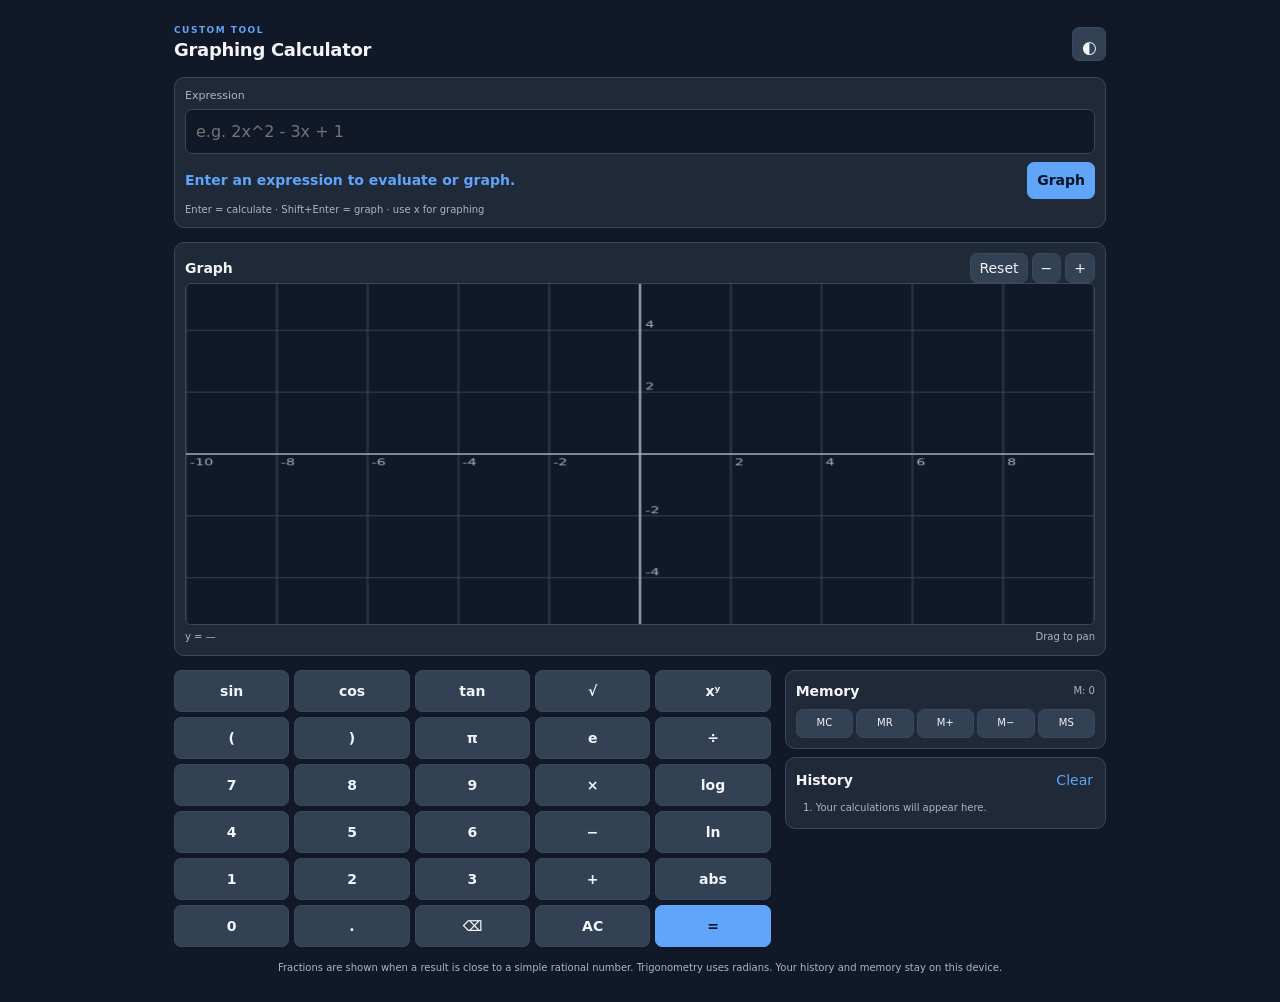
==== popup.html @ 3fc6ea40 "Add files via upload" ====
<!doctype html>
<html lang="en">
<head>
  <meta charset="utf-8">
  <meta name="viewport" content="width=device-width, initial-scale=1">
  <meta name="theme-color" content="#111827">
  <meta name="description" content="A compact graphing calculator with fractions, history, keyboard input, and memory.">
  <link rel="manifest" href="manifest.webmanifest">
  <link rel="icon" href="icons/icon-192.png">
  <title>Custom Graphing Calculator</title>
  <link rel="stylesheet" href="style.css">
</head>
<body>
  <main class="app">
    <header>
      <div>
        <div class="eyebrow">CUSTOM TOOL</div>
        <h1>Graphing Calculator</h1>
      </div>
      <button id="themeBtn" class="icon-btn" title="Toggle theme" aria-label="Toggle theme">◐</button>
    </header>

    <section class="display-panel">
      <label for="expression">Expression</label>
      <input id="expression" autocomplete="off" spellcheck="false" placeholder="e.g. 2x^2 - 3x + 1">
      <div class="display-row">
        <div id="result" aria-live="polite">Enter an expression to evaluate or graph.</div>
        <button id="graphBtn" class="primary">Graph</button>
      </div>
      <div class="hint">Enter = calculate · Shift+Enter = graph · use x for graphing</div>
    </section>

    <section class="graph-panel">
      <div class="section-heading">
        <strong>Graph</strong>
        <div class="graph-actions">
          <button id="resetView" title="Reset view">Reset</button>
          <button id="zoomOut" title="Zoom out">−</button>
          <button id="zoomIn" title="Zoom in">+</button>
        </div>
      </div>
      <canvas id="graph" width="700" height="390" aria-label="Function graph"></canvas>
      <div class="graph-footer">
        <span id="graphLabel">y = —</span>
        <span>Drag to pan</span>
      </div>
    </section>

    <section class="keypad" aria-label="Calculator keypad">
      <button data-insert="sin(">sin</button><button data-insert="cos(">cos</button><button data-insert="tan(">tan</button><button data-insert="sqrt(">√</button><button data-insert="^">xʸ</button>
      <button data-insert="(">(</button><button data-insert=")">)</button><button data-insert="pi">π</button><button data-insert="e">e</button><button data-insert="/">÷</button>
      <button data-insert="7">7</button><button data-insert="8">8</button><button data-insert="9">9</button><button data-insert="*">×</button><button data-insert="log(">log</button>
      <button data-insert="4">4</button><button data-insert="5">5</button><button data-insert="6">6</button><button data-insert="-">−</button><button data-insert="ln(">ln</button>
      <button data-insert="1">1</button><button data-insert="2">2</button><button data-insert="3">3</button><button data-insert="+">+</button><button data-insert="abs(">abs</button>
      <button data-insert="0" class="wide">0</button><button data-insert=".">.</button><button id="backspace">⌫</button><button id="clear">AC</button><button id="equals" class="primary">=</button>
    </section>

    <section class="utility-grid">
      <div class="utility-panel">
        <div class="section-heading"><strong>Memory</strong><span id="memoryValue">M: 0</span></div>
        <div class="memory-buttons">
          <button id="mc">MC</button><button id="mr">MR</button><button id="mplus">M+</button><button id="mminus">M−</button><button id="ms">MS</button>
        </div>
      </div>
      <div class="utility-panel">
        <div class="section-heading"><strong>History</strong><button id="clearHistory" class="text-btn">Clear</button></div>
        <ol id="history" class="history"><li class="empty">Your calculations will appear here.</li></ol>
      </div>
    </section>
    <footer>Fractions are shown when a result is close to a simple rational number. Trigonometry uses radians. Your history and memory stay on this device.</footer>
  </main>
  <script src="calculator.js"></script>
  <script>if ("serviceWorker" in navigator) window.addEventListener("load", () => navigator.serviceWorker.register("./sw.js").catch(() => {}));</script>
</body>
</html>
---- style.css ----
* { box-sizing: border-box; }
:root {
  color-scheme: dark;
  --bg: #111827; --panel: #1f2937; --panel2: #263449; --text: #f3f4f6;
  --muted: #aab6c7; --line: #3a485d; --accent: #60a5fa; --accentText: #071426;
  --key: #334155; --keyHover: #465a74; --danger: #fca5a5;
}
body.light {
  color-scheme: light;
  --bg: #f3f6fb; --panel: #ffffff; --panel2: #e9eff8; --text: #172033;
  --muted: #637089; --line: #d6deea; --accent: #2563eb; --accentText: #ffffff;
  --key: #e7edf6; --keyHover: #d5e0ef; --danger: #b42318;
}
body { margin: 0; min-width: 320px; min-height: 100vh; background: var(--bg); color: var(--text); font: 14px/1.45 system-ui, sans-serif; }
.app { width: min(100%, 980px); margin: 0 auto; padding: clamp(12px, 2.5vw, 24px); display: grid; gap: 14px; }
header, .section-heading, .display-row, .graph-footer { display: flex; align-items: center; justify-content: space-between; gap: 8px; }
header h1 { font-size: 18px; margin: 0; letter-spacing: -.3px; }
.eyebrow { font-size: 9px; color: var(--accent); letter-spacing: 1.5px; font-weight: 800; }
button, input { font: inherit; }
button { border: 1px solid var(--line); background: var(--key); color: var(--text); border-radius: 7px; padding: 7px 9px; cursor: pointer; }
button:hover { background: var(--keyHover); }
button:focus-visible, input:focus-visible { outline: 2px solid var(--accent); outline-offset: 2px; }
.icon-btn { font-size: 17px; width: 34px; height: 34px; }
.display-panel, .graph-panel, .utility-panel { background: var(--panel); border: 1px solid var(--line); border-radius: 10px; padding: 10px; }
label { color: var(--muted); font-size: 11px; display: block; margin-bottom: 5px; }
input { width: 100%; border: 1px solid var(--line); border-radius: 7px; background: var(--bg); color: var(--text); padding: 10px; font-size: 16px; }
.display-row { margin-top: 8px; min-height: 35px; }
#result { color: var(--accent); font-weight: 700; overflow-wrap: anywhere; flex: 1; }
.primary { background: var(--accent); color: var(--accentText); border-color: var(--accent); font-weight: 750; }
.hint, footer, .graph-footer { color: var(--muted); font-size: 10px; }
.hint { margin-top: 4px; }
.graph-actions { display: flex; gap: 4px; }
.graph-actions button { padding: 4px 8px; }
canvas { display: block; width: 100%; height: clamp(220px, 38vh, 420px); background: var(--bg); border: 1px solid var(--line); border-radius: 6px; touch-action: none; }
.graph-footer { margin-top: 5px; }
.keypad { display: grid; grid-template-columns: repeat(5, 1fr); gap: 5px; }
.keypad button { min-height: 31px; font-weight: 650; }
.keypad .wide { grid-column: span 1; }
.utility-grid { display: grid; grid-template-columns: 1fr 1.3fr; gap: 8px; align-items: start; }
.utility-panel { min-width: 0; }
.memory-buttons { display: grid; grid-template-columns: repeat(5, 1fr); gap: 3px; margin-top: 8px; }
.memory-buttons button { padding: 6px 2px; font-size: 10px; }
#memoryValue { color: var(--muted); font-size: 10px; }
.text-btn { background: transparent; border: 0; color: var(--accent); padding: 2px; }
.history { margin: 6px 0 0; padding-left: 20px; max-height: 88px; overflow: auto; }
.history li { margin: 3px 0; cursor: pointer; overflow-wrap: anywhere; color: var(--muted); font-size: 10px; }
.history li:hover { color: var(--accent); }
.history .empty { cursor: default; }
footer { text-align: center; padding: 0 5px 3px; }

@media (min-width: 760px) {
  .app { grid-template-columns: minmax(0, 1.3fr) minmax(260px, .7fr); align-items: start; }
  header, .display-panel, .graph-panel, footer { grid-column: 1 / -1; }
  .keypad { grid-column: 1; grid-row: 4; }
  .utility-grid { grid-column: 2; grid-row: 4; display: flex; flex-direction: column; }
  .utility-grid > * { width: 100%; }
  .keypad button { min-height: 42px; }
}
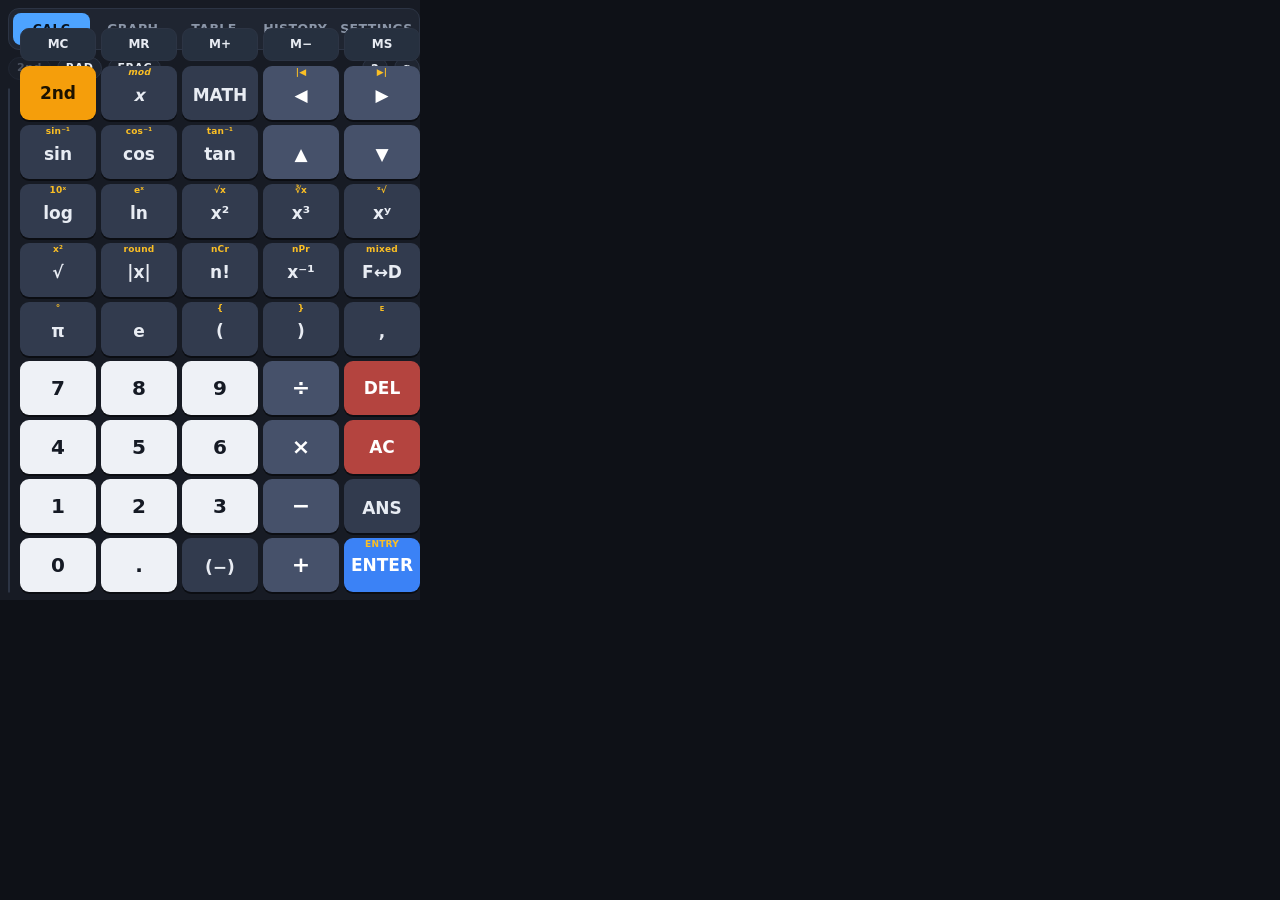
==== commit d513f4be: "Revise meta tags and structure in popup.html Updated meta tags for viewport, theme color, and descri" ====
--- a/popup.html
+++ b/popup.html
@@ -1,75 +1,44 @@
 <!doctype html>
-<html lang="en">
+<html lang="en" data-theme="dark">
 <head>
   <meta charset="utf-8">
-  <meta name="viewport" content="width=device-width, initial-scale=1">
-  <meta name="theme-color" content="#111827">
-  <meta name="description" content="A compact graphing calculator with fractions, history, keyboard input, and memory.">
+  <meta name="viewport" content="width=device-width, initial-scale=1, viewport-fit=cover">
+  <meta name="theme-color" content="#0e1117">
+  <meta name="description" content="A TI-84-inspired graphing calculator: 2nd-key keypad, multi-function graphing, tables, history and memory. Works offline.">
   <link rel="manifest" href="manifest.webmanifest">
   <link rel="icon" href="icons/icon-192.png">
-  <title>Custom Graphing Calculator</title>
+  <link rel="apple-touch-icon" href="icons/icon-192.png">
+  <title>Graphing Calculator</title>
   <link rel="stylesheet" href="style.css">
 </head>
-<body>
-  <main class="app">
-    <header>
-      <div>
-        <div class="eyebrow">CUSTOM TOOL</div>
-        <h1>Graphing Calculator</h1>
-      </div>
-      <button id="themeBtn" class="icon-btn" title="Toggle theme" aria-label="Toggle theme">◐</button>
-    </header>
+<body class="popup">
+  <div class="app" id="app" data-mode="calc">
+    <nav class="modes" id="modes" aria-label="Calculator modes">
+      <button type="button" data-mode="calc" class="active" title="Alt+1">CALC</button>
+      <button type="button" data-mode="graph" title="Alt+2">GRAPH</button>
+      <button type="button" data-mode="table" title="Alt+3">TABLE</button>
+      <button type="button" data-mode="history" title="Alt+4">HISTORY</button>
+      <button type="button" data-mode="settings" title="Alt+5">SETTINGS</button>
+    </nav>
 
-    <section class="display-panel">
-      <label for="expression">Expression</label>
-      <input id="expression" autocomplete="off" spellcheck="false" placeholder="e.g. 2x^2 - 3x + 1">
-      <div class="display-row">
-        <div id="result" aria-live="polite">Enter an expression to evaluate or graph.</div>
-        <button id="graphBtn" class="primary">Graph</button>
-      </div>
-      <div class="hint">Enter = calculate · Shift+Enter = graph · use x for graphing</div>
-    </section>
+    <div class="status" id="status" role="status">
+      <span class="chip chip-2nd" id="chip2nd">2nd</span>
+      <button type="button" class="chip btn" id="angleBtn" title="Toggle radians / degrees">RAD</button>
+      <button type="button" class="chip btn" id="fracBtn" title="Toggle fraction / decimal results">FRAC</button>
+      <span class="chip chip-mem" id="chipMem" hidden>M</span>
+      <span class="toast" id="toast" aria-live="polite"></span>
+      <button type="button" class="chip btn icon" id="helpBtn" title="Keyboard shortcuts" aria-label="Keyboard shortcuts">?</button>
+      <button type="button" class="chip btn icon" id="themeBtn" title="Toggle dark / light" aria-label="Toggle theme">◐</button>
+    </div>
 
-    <section class="graph-panel">
-      <div class="section-heading">
-        <strong>Graph</strong>
-        <div class="graph-actions">
-          <button id="resetView" title="Reset view">Reset</button>
-          <button id="zoomOut" title="Zoom out">−</button>
-          <button id="zoomIn" title="Zoom in">+</button>
-        </div>
-      </div>
-      <canvas id="graph" width="700" height="390" aria-label="Function graph"></canvas>
-      <div class="graph-footer">
-        <span id="graphLabel">y = —</span>
-        <span>Drag to pan</span>
-      </div>
-    </section>
+    <main class="screen" id="screen">
+      <noscript><p style="padding:16px">This calculator needs JavaScript.</p></noscript>
+    </main>
 
-    <section class="keypad" aria-label="Calculator keypad">
-      <button data-insert="sin(">sin</button><button data-insert="cos(">cos</button><button data-insert="tan(">tan</button><button data-insert="sqrt(">√</button><button data-insert="^">xʸ</button>
-      <button data-insert="(">(</button><button data-insert=")">)</button><button data-insert="pi">π</button><button data-insert="e">e</button><button data-insert="/">÷</button>
-      <button data-insert="7">7</button><button data-insert="8">8</button><button data-insert="9">9</button><button data-insert="*">×</button><button data-insert="log(">log</button>
-      <button data-insert="4">4</button><button data-insert="5">5</button><button data-insert="6">6</button><button data-insert="-">−</button><button data-insert="ln(">ln</button>
-      <button data-insert="1">1</button><button data-insert="2">2</button><button data-insert="3">3</button><button data-insert="+">+</button><button data-insert="abs(">abs</button>
-      <button data-insert="0" class="wide">0</button><button data-insert=".">.</button><button id="backspace">⌫</button><button id="clear">AC</button><button id="equals" class="primary">=</button>
-    </section>
+    <section class="keypad" id="keypad" aria-label="Calculator keypad"></section>
 
-    <section class="utility-grid">
-      <div class="utility-panel">
-        <div class="section-heading"><strong>Memory</strong><span id="memoryValue">M: 0</span></div>
-        <div class="memory-buttons">
-          <button id="mc">MC</button><button id="mr">MR</button><button id="mplus">M+</button><button id="mminus">M−</button><button id="ms">MS</button>
-        </div>
-      </div>
-      <div class="utility-panel">
-        <div class="section-heading"><strong>History</strong><button id="clearHistory" class="text-btn">Clear</button></div>
-        <ol id="history" class="history"><li class="empty">Your calculations will appear here.</li></ol>
-      </div>
-    </section>
-    <footer>Fractions are shown when a result is close to a simple rational number. Trigonometry uses radians. Your history and memory stay on this device.</footer>
-  </main>
-  <script src="calculator.js"></script>
-  <script>if ("serviceWorker" in navigator) window.addEventListener("load", () => navigator.serviceWorker.register("./sw.js").catch(() => {}));</script>
+    <div class="overlay" id="overlay" hidden></div>
+  </div>
+  <script type="module" src="js/app.js"></script>
 </body>
-</html>+</html>
--- a/style.css
+++ b/style.css
@@ -1,58 +1,219 @@
 * { box-sizing: border-box; }
 :root {
   color-scheme: dark;
-  --bg: #111827; --panel: #1f2937; --panel2: #263449; --text: #f3f4f6;
-  --muted: #aab6c7; --line: #3a485d; --accent: #60a5fa; --accentText: #071426;
-  --key: #334155; --keyHover: #465a74; --danger: #fca5a5;
-}
-body.light {
+  --bg: #0e1117; --device: #171b24; --panel: #1f2531; --text: #e8ecf3; --muted: #8b96a8;
+  --line: #2c3444; --accent: #4da3ff; --accent-text: #06121f; --second: #fbbf24; --danger: #ff7b7b;
+  --lcd-bg: #0b1612; --lcd-fg: #d6f5e3; --lcd-dim: #78a08d; --lcd-grid: #183027; --lcd-axis: #4f7867; --lcd-line: #1f3a30;
+  --k-num: #eef1f6; --k-num-t: #151a24; --k-fn: #323b4e; --k-fn-t: #e8ecf3; --k-op: #46516a; --k-op-t: #ffffff;
+  --k-second: #f59e0b; --k-second-t: #1d1300; --k-enter: #3b82f6; --k-enter-t: #fff; --k-del: #b4443f; --k-del-t: #fff;
+  --k-mem: #26303f; --k-shadow: rgba(0,0,0,.5); --key-h: clamp(28px, 4.7dvh, 46px);
+}
+html[data-theme="light"] {
   color-scheme: light;
-  --bg: #f3f6fb; --panel: #ffffff; --panel2: #e9eff8; --text: #172033;
-  --muted: #637089; --line: #d6deea; --accent: #2563eb; --accentText: #ffffff;
-  --key: #e7edf6; --keyHover: #d5e0ef; --danger: #b42318;
-}
-body { margin: 0; min-width: 320px; min-height: 100vh; background: var(--bg); color: var(--text); font: 14px/1.45 system-ui, sans-serif; }
-.app { width: min(100%, 980px); margin: 0 auto; padding: clamp(12px, 2.5vw, 24px); display: grid; gap: 14px; }
-header, .section-heading, .display-row, .graph-footer { display: flex; align-items: center; justify-content: space-between; gap: 8px; }
-header h1 { font-size: 18px; margin: 0; letter-spacing: -.3px; }
-.eyebrow { font-size: 9px; color: var(--accent); letter-spacing: 1.5px; font-weight: 800; }
-button, input { font: inherit; }
-button { border: 1px solid var(--line); background: var(--key); color: var(--text); border-radius: 7px; padding: 7px 9px; cursor: pointer; }
-button:hover { background: var(--keyHover); }
-button:focus-visible, input:focus-visible { outline: 2px solid var(--accent); outline-offset: 2px; }
-.icon-btn { font-size: 17px; width: 34px; height: 34px; }
-.display-panel, .graph-panel, .utility-panel { background: var(--panel); border: 1px solid var(--line); border-radius: 10px; padding: 10px; }
-label { color: var(--muted); font-size: 11px; display: block; margin-bottom: 5px; }
-input { width: 100%; border: 1px solid var(--line); border-radius: 7px; background: var(--bg); color: var(--text); padding: 10px; font-size: 16px; }
-.display-row { margin-top: 8px; min-height: 35px; }
-#result { color: var(--accent); font-weight: 700; overflow-wrap: anywhere; flex: 1; }
-.primary { background: var(--accent); color: var(--accentText); border-color: var(--accent); font-weight: 750; }
-.hint, footer, .graph-footer { color: var(--muted); font-size: 10px; }
-.hint { margin-top: 4px; }
-.graph-actions { display: flex; gap: 4px; }
-.graph-actions button { padding: 4px 8px; }
-canvas { display: block; width: 100%; height: clamp(220px, 38vh, 420px); background: var(--bg); border: 1px solid var(--line); border-radius: 6px; touch-action: none; }
-.graph-footer { margin-top: 5px; }
-.keypad { display: grid; grid-template-columns: repeat(5, 1fr); gap: 5px; }
-.keypad button { min-height: 31px; font-weight: 650; }
-.keypad .wide { grid-column: span 1; }
-.utility-grid { display: grid; grid-template-columns: 1fr 1.3fr; gap: 8px; align-items: start; }
-.utility-panel { min-width: 0; }
-.memory-buttons { display: grid; grid-template-columns: repeat(5, 1fr); gap: 3px; margin-top: 8px; }
-.memory-buttons button { padding: 6px 2px; font-size: 10px; }
-#memoryValue { color: var(--muted); font-size: 10px; }
-.text-btn { background: transparent; border: 0; color: var(--accent); padding: 2px; }
-.history { margin: 6px 0 0; padding-left: 20px; max-height: 88px; overflow: auto; }
-.history li { margin: 3px 0; cursor: pointer; overflow-wrap: anywhere; color: var(--muted); font-size: 10px; }
-.history li:hover { color: var(--accent); }
-.history .empty { cursor: default; }
-footer { text-align: center; padding: 0 5px 3px; }
-
-@media (min-width: 760px) {
-  .app { grid-template-columns: minmax(0, 1.3fr) minmax(260px, .7fr); align-items: start; }
-  header, .display-panel, .graph-panel, footer { grid-column: 1 / -1; }
-  .keypad { grid-column: 1; grid-row: 4; }
-  .utility-grid { grid-column: 2; grid-row: 4; display: flex; flex-direction: column; }
-  .utility-grid > * { width: 100%; }
-  .keypad button { min-height: 42px; }
-}
+  --bg: #dfe4ec; --device: #f4f6fa; --panel: #ffffff; --text: #172033; --muted: #5d6a82;
+  --line: #cbd3e0; --accent: #1f6feb; --accent-text: #fff; --second: #b45309; --danger: #c0352b;
+  --lcd-bg: #dce6d4; --lcd-fg: #15231a; --lcd-dim: #55705f; --lcd-grid: #c3d1bb; --lcd-axis: #7a9585; --lcd-line: #b9c9b1;
+  --k-num: #ffffff; --k-num-t: #172033; --k-fn: #d3dae6; --k-fn-t: #172033; --k-op: #b9c4d6; --k-op-t: #101828;
+  --k-second: #f59e0b; --k-second-t: #1d1300; --k-enter: #1f6feb; --k-del: #d1544d;
+  --k-mem: #e3e8f1; --k-shadow: rgba(30,40,60,.35);
+}
+html, body { height: 100%; margin: 0; }
+body {
+  background: var(--bg); color: var(--text);
+  font: 14px/1.4 system-ui, -apple-system, "Segoe UI", Roboto, sans-serif;
+  overscroll-behavior: none; -webkit-tap-highlight-color: transparent; -webkit-user-select: none; user-select: none;
+  touch-action: manipulation;
+}
+body.popup { width: 420px; height: 600px; overflow: hidden; }
+body.popup .app { height: 600px; }
+button { font: inherit; color: inherit; }
+button:focus-visible, select:focus-visible, input:focus-visible { outline: 2px solid var(--accent); outline-offset: 2px; }
+
+/* ---------- layout ---------- */
+.app {
+  height: 100dvh; max-width: 1180px; margin: 0 auto; background: var(--device);
+  display: grid; grid-template-rows: auto auto minmax(0, 1fr) auto; gap: 6px;
+  padding: max(8px, env(safe-area-inset-top)) max(8px, env(safe-area-inset-right)) max(8px, env(safe-area-inset-bottom)) max(8px, env(safe-area-inset-left));
+  position: relative;
+}
+@media (min-width: 860px) and (min-height: 440px) {
+  .app { grid-template-columns: minmax(0, 1fr) clamp(340px, 34vw, 400px); grid-template-rows: auto auto minmax(0, 1fr); column-gap: 12px; --key-h: clamp(30px, calc((100dvh - 150px) / 11), 54px); }
+  .modes, .status { grid-column: 1 / -1; }
+  .screen { grid-column: 1; grid-row: 3; }
+  .keypad { grid-column: 2; grid-row: 3; align-self: end; }
+  .app.no-keypad .screen { grid-column: 1 / -1; }
+  .app.no-keypad .keypad { display: none; }
+}
+@media (max-width: 859px), (max-height: 439px) { .app.no-keypad .keypad { display: none; } }
+
+/* ---------- nav + status ---------- */
+.modes { display: grid; grid-template-columns: repeat(5, 1fr); gap: 4px; background: var(--panel); padding: 4px; border-radius: 11px; border: 1px solid var(--line); }
+.modes button { border: 0; background: transparent; padding: 7px 2px; border-radius: 8px; font-weight: 700; font-size: clamp(10px, 2.6vw, 12.5px); letter-spacing: .4px; color: var(--muted); cursor: pointer; }
+.modes button:hover { color: var(--text); }
+.modes button.active { background: var(--accent); color: var(--accent-text); }
+.status { display: flex; align-items: center; gap: 6px; min-height: 26px; }
+.chip { font-size: 11px; font-weight: 700; letter-spacing: .5px; padding: 2px 8px; border-radius: 999px; border: 1px solid var(--line); background: var(--panel); color: var(--muted); line-height: 1.5; }
+button.chip { cursor: pointer; color: var(--text); }
+button.chip:hover { border-color: var(--accent); }
+.chip.icon { width: 26px; padding: 2px 0; text-align: center; font-size: 13px; }
+.chip-2nd { opacity: .45; }
+.chip-2nd.on { opacity: 1; background: var(--k-second); color: var(--k-second-t); border-color: var(--k-second); }
+.chip-mem { color: var(--second); border-color: var(--second); }
+.status .toast { flex: 1; text-align: center; font-size: 12px; color: var(--accent); white-space: nowrap; overflow: hidden; text-overflow: ellipsis; min-width: 0; }
+#helpBtn { margin-left: auto; }
+.status .toast + #helpBtn { margin-left: 0; }
+
+/* ---------- screen ---------- */
+.screen { position: relative; min-height: 0; overflow: hidden; background: var(--lcd-bg); color: var(--lcd-fg); border-radius: 12px; border: 1px solid var(--line); box-shadow: inset 0 0 24px rgba(0,0,0,.28); container-type: size; }
+.view { position: absolute; inset: 0; display: none; flex-direction: column; min-height: 0; }
+.view.active { display: flex; }
+.mono, .ed, .res { font-family: ui-monospace, "SF Mono", Menlo, Consolas, "Liberation Mono", monospace; }
+.muted { color: var(--lcd-dim); }
+.lcd-btn { border: 1px solid var(--lcd-line); background: transparent; color: var(--lcd-fg); border-radius: 7px; padding: 3px 9px; cursor: pointer; font-size: 12px; font-weight: 600; }
+.lcd-btn:hover { border-color: var(--lcd-fg); }
+.lcd-btn.on { background: var(--lcd-fg); color: var(--lcd-bg); }
+.lcd-btn.danger { color: var(--danger); border-color: var(--danger); }
+
+/* editors */
+.ed { white-space: pre-wrap; word-break: break-all; font-size: 20px; line-height: 1.35; min-height: 1.35em; cursor: text; position: relative; }
+.ed:empty::before, .ed[data-ph]:not(:has(.tok))::before { content: attr(data-ph); color: var(--lcd-dim); opacity: .6; font-size: .75em; }
+.ed .cur { display: inline-block; width: 2px; height: 1.1em; vertical-align: -.18em; background: var(--lcd-fg); margin: 0 -1px; animation: blink 1s steps(1) infinite; }
+@keyframes blink { 50% { opacity: 0; } }
+@media (prefers-reduced-motion: reduce) { .ed .cur { animation: none; } }
+.ed .tok { display: inline; }
+.ed .tok.neg { font-size: .85em; vertical-align: .15em; }
+
+/* fractions */
+.frac { display: inline-flex; flex-direction: column; vertical-align: middle; text-align: center; line-height: 1.1; margin: 0 .15em; font-size: .82em; }
+.frac .num { border-bottom: 1.5px solid currentColor; padding: 0 .25em; }
+.frac .den { padding: 0 .25em; }
+.mixed { display: inline-flex; align-items: center; gap: .1em; }
+
+/* ---------- CALC ---------- */
+.calc { padding: 8px 12px 10px; gap: 4px; }
+.transcript { flex: 1; min-height: 0; overflow-y: auto; display: flex; flex-direction: column; padding-top: 4px; scrollbar-width: thin; }
+.transcript::before { content: ""; flex: 1; }
+.t-item { padding: 5px 0; border-bottom: 1px dashed var(--lcd-line); }
+.t-expr { font-size: 16px; color: var(--lcd-dim); cursor: pointer; word-break: break-all; }
+.t-expr:hover, .t-res:hover { color: var(--lcd-fg); }
+.t-res { text-align: right; font-size: 22px; cursor: pointer; }
+.t-res .alt { display: block; font-size: 12px; color: var(--lcd-dim); }
+.entry { border-top: 2px solid var(--lcd-line); padding-top: 6px; max-height: 42%; overflow-y: auto; }
+.preview { text-align: right; min-height: 20px; color: var(--lcd-dim); font-size: 15px; }
+.err { color: var(--danger); font-size: 13px; text-align: right; display: flex; gap: 8px; justify-content: flex-end; align-items: center; flex-wrap: wrap; }
+.empty-note { color: var(--lcd-dim); text-align: center; padding: 18px 8px; font-size: 13px; }
+
+/* ---------- GRAPH ---------- */
+.graph { container-type: inline-size; }
+.gtabs { display: flex; gap: 6px; padding: 6px 8px 0; }
+.gtabs .lcd-btn { flex: 1; }
+.glayout { flex: 1; min-height: 0; display: flex; }
+.y-pane, .plot-pane { flex: 1; min-width: 0; min-height: 0; display: none; flex-direction: column; padding: 8px; gap: 6px; }
+.glayout[data-pane="y"] .y-pane, .glayout[data-pane="plot"] .plot-pane { display: flex; }
+@container (min-width: 640px) {
+  .gtabs { display: none; }
+  .glayout { display: grid; grid-template-columns: minmax(220px, 300px) 1fr; }
+  .y-pane, .plot-pane { display: flex !important; }
+  .y-pane { border-right: 1px solid var(--lcd-line); }
+  .ptools { flex-wrap: wrap; overflow: visible; }
+}
+.y-list { flex: 1; min-height: 0; overflow-y: auto; display: flex; flex-direction: column; gap: 6px; scrollbar-width: thin; }
+.y-row { display: grid; grid-template-columns: 22px auto 1fr 24px; gap: 6px; align-items: center; padding: 4px 6px; border: 1px solid transparent; border-radius: 9px; }
+.y-row.sel { border-color: var(--lcd-line); background: rgba(127,127,127,.08); }
+.y-row .swatch { width: 18px; height: 18px; border-radius: 50%; border: 2px solid var(--lcd-bg); box-shadow: 0 0 0 1px var(--lcd-dim); padding: 0; cursor: pointer; }
+.y-row .lab { border: 1px solid var(--lcd-line); background: transparent; color: var(--lcd-dim); font: 700 13px ui-monospace, Menlo, Consolas, monospace; border-radius: 6px; padding: 2px 6px; cursor: pointer; }
+.y-row .lab.on { background: var(--lcd-fg); color: var(--lcd-bg); border-color: var(--lcd-fg); }
+.y-row .ed { font-size: 17px; padding: 3px 6px; border-radius: 6px; border: 1px solid transparent; min-width: 0; overflow-x: auto; }
+.y-row .ed.focused { border-color: var(--accent); }
+.y-row .ed.bad { border-color: var(--danger); }
+.y-row .x { border: 0; background: transparent; color: var(--lcd-dim); font-size: 16px; cursor: pointer; border-radius: 6px; }
+.y-row .x:hover { color: var(--danger); }
+.y-row .msg { grid-column: 3 / 5; color: var(--danger); font-size: 11px; margin-top: -2px; }
+.y-actions { display: flex; gap: 6px; }
+.ptools { display: flex; gap: 5px; overflow-x: auto; padding-bottom: 2px; scrollbar-width: none; flex: none; }
+.ptools::-webkit-scrollbar { display: none; }
+.ptools .lcd-btn { flex: none; }
+.ptools select { background: var(--lcd-bg); color: var(--lcd-fg); border: 1px solid var(--lcd-line); border-radius: 7px; font-size: 12px; padding: 3px 4px; }
+.ptools .sep { width: 1px; background: var(--lcd-line); flex: none; }
+.canvas-wrap { flex: 1; min-height: 120px; position: relative; border: 1px solid var(--lcd-line); border-radius: 8px; overflow: hidden; }
+.canvas-wrap canvas { position: absolute; inset: 0; width: 100%; height: 100%; touch-action: none; cursor: crosshair; }
+.pinfo { font-size: 12px; min-height: 34px; max-height: 64px; overflow-y: auto; display: flex; flex-wrap: wrap; gap: 4px 10px; align-content: flex-start; color: var(--lcd-dim); font-family: ui-monospace, Menlo, Consolas, monospace; }
+.pinfo b { color: var(--lcd-fg); font-weight: 600; }
+
+/* ---------- TABLE ---------- */
+.tbl { padding: 10px 12px; gap: 8px; }
+.tbl-controls { display: grid; grid-template-columns: repeat(3, minmax(0, 1fr)); gap: 8px; }
+.tbl-fn { grid-column: 1 / -1; display: flex; align-items: center; gap: 8px; }
+.tbl-fn select { flex: 1; min-width: 0; background: var(--lcd-bg); color: var(--lcd-fg); border: 1px solid var(--lcd-line); border-radius: 8px; padding: 6px; font-size: 14px; }
+.fld label { display: block; font-size: 11px; letter-spacing: .5px; color: var(--lcd-dim); margin-bottom: 2px; text-transform: uppercase; }
+.fld .ed { font-size: 17px; border: 1px solid var(--lcd-line); border-radius: 8px; padding: 4px 8px; overflow-x: auto; }
+.fld .ed.focused { border-color: var(--accent); }
+.fld .ed.bad { border-color: var(--danger); }
+.tbl-msg { font-size: 12px; color: var(--lcd-dim); min-height: 16px; }
+.tbl-msg.bad { color: var(--danger); }
+.tbl-scroll { flex: 1; min-height: 0; overflow: auto; border: 1px solid var(--lcd-line); border-radius: 8px; }
+table.vals { width: 100%; border-collapse: collapse; font-family: ui-monospace, Menlo, Consolas, monospace; font-size: 15px; }
+table.vals th { position: sticky; top: 0; background: var(--lcd-bg); text-align: right; padding: 6px 10px; border-bottom: 2px solid var(--lcd-line); font-size: 13px; white-space: nowrap; }
+table.vals td { text-align: right; padding: 4px 10px; border-bottom: 1px solid var(--lcd-line); white-space: nowrap; }
+table.vals tr:nth-child(even) td { background: rgba(127,127,127,.06); }
+table.vals td.na { color: var(--lcd-dim); }
+.dot { display: inline-block; width: 9px; height: 9px; border-radius: 50%; margin-right: 5px; }
+
+/* ---------- HISTORY / SETTINGS ---------- */
+.hist, .sett { padding: 10px 12px; gap: 8px; overflow-y: auto; }
+.bar { display: flex; align-items: center; justify-content: space-between; gap: 8px; }
+.bar h2 { margin: 0; font-size: 14px; letter-spacing: .6px; text-transform: uppercase; }
+.h-item { border: 1px solid var(--lcd-line); border-radius: 10px; padding: 8px 10px; cursor: pointer; display: grid; gap: 2px; }
+.h-item:hover { border-color: var(--lcd-fg); }
+.h-expr { font-size: 16px; word-break: break-all; }
+.h-res { text-align: right; font-size: 20px; }
+.h-res .alt { font-size: 12px; color: var(--lcd-dim); margin-left: 8px; }
+.h-meta { display: flex; justify-content: space-between; align-items: center; gap: 6px; font-size: 11px; color: var(--lcd-dim); }
+.h-meta .acts { display: flex; gap: 5px; }
+.set-group { border: 1px solid var(--lcd-line); border-radius: 10px; padding: 4px 10px; }
+.set-group h3 { margin: 6px 0 2px; font-size: 11px; letter-spacing: .8px; text-transform: uppercase; color: var(--lcd-dim); }
+.set-row { display: flex; align-items: center; justify-content: space-between; gap: 10px; padding: 7px 0; border-top: 1px solid var(--lcd-line); flex-wrap: wrap; }
+.set-row:first-of-type { border-top: 0; }
+.set-row .lbl { font-size: 14px; }
+.set-row .sub { font-size: 11px; color: var(--lcd-dim); display: block; }
+.seg { display: flex; gap: 4px; flex-wrap: wrap; }
+.about { font-size: 12px; color: var(--lcd-dim); padding: 4px 2px 10px; }
+
+/* ---------- keypad ---------- */
+.keypad { display: grid; gap: 5px; }
+.mem-row, .k-grid { display: grid; grid-template-columns: repeat(5, 1fr); gap: 5px; }
+.k { position: relative; height: var(--key-h); border: 0; border-radius: 9px; padding: 0; font-weight: 700; font-size: clamp(13px, 2.1dvh, 17px); cursor: pointer; background: var(--k-fn); color: var(--k-fn-t); box-shadow: 0 2px 0 var(--k-shadow); transition: transform .04s, filter .1s; }
+.k:hover { filter: brightness(1.1); }
+.k:active { transform: translateY(2px); box-shadow: none; filter: brightness(1.2); }
+.k .main { display: block; padding-top: 5px; line-height: 1; }
+.k .sec { position: absolute; top: 2px; left: 0; right: 0; text-align: center; font-size: 9px; font-weight: 700; color: var(--second); line-height: 1; letter-spacing: .2px; }
+.k-num { background: var(--k-num); color: var(--k-num-t); font-size: clamp(15px, 2.6dvh, 20px); }
+.k-op { background: var(--k-op); color: var(--k-op-t); font-size: clamp(16px, 2.8dvh, 22px); }
+.k-arrow { background: var(--k-op); color: var(--k-op-t); }
+.k-second { background: var(--k-second); color: var(--k-second-t); }
+.k-enter { background: var(--k-enter); color: var(--k-enter-t); }
+.k-del { background: var(--k-del); color: var(--k-del-t); }
+.k-var { font-style: italic; }
+.k-mem { background: var(--k-mem); color: var(--text); height: calc(var(--key-h) * .62); font-size: 12px; border: 1px solid var(--line); box-shadow: none; }
+.k-mem .main { padding-top: 0; }
+.k-second .main, .k-del .main, .k-enter .main { padding-top: 0; }
+.k-num .main, .k-op .main { padding-top: 0; }
+/* 2nd mode */
+.keypad.second .k[data-has2] { outline: 2px solid var(--second); outline-offset: -2px; }
+.keypad.second .k[data-has2] .main { visibility: hidden; }
+.keypad.second .k[data-has2] .sec { top: 50%; transform: translateY(-50%); font-size: clamp(12px, 2dvh, 16px); color: var(--second); }
+.keypad.second .k:not([data-has2]):not(.k-second) { opacity: .5; }
+.keypad.second .k-second { box-shadow: 0 0 0 3px var(--second), 0 0 14px var(--second); filter: brightness(1.1); }
+
+/* ---------- overlay / dialogs ---------- */
+.overlay { position: absolute; inset: 0; z-index: 20; background: rgba(0,0,0,.5); display: flex; align-items: center; justify-content: center; padding: 14px; }
+.overlay[hidden] { display: none; }
+.sheet { background: var(--panel); color: var(--text); border: 1px solid var(--line); border-radius: 14px; padding: 14px; width: min(100%, 520px); max-height: 100%; overflow: auto; box-shadow: 0 16px 50px rgba(0,0,0,.5); user-select: text; }
+.sheet h2 { margin: 0 0 8px; font-size: 15px; }
+.menu-grid { display: grid; grid-template-columns: repeat(auto-fill, minmax(104px, 1fr)); gap: 6px; }
+.menu-grid button, .sheet .close { border: 1px solid var(--line); background: var(--k-fn); color: var(--k-fn-t); border-radius: 8px; padding: 9px 6px; cursor: pointer; font: 600 13px ui-monospace, Menlo, Consolas, monospace; }
+.menu-grid button small { display: block; font: 400 10px system-ui, sans-serif; color: var(--muted); margin-top: 2px; }
+.sheet .close { margin-top: 10px; width: 100%; font-family: inherit; }
+.sheet table { border-collapse: collapse; width: 100%; font-size: 13px; }
+.sheet td { padding: 4px 6px; border-bottom: 1px solid var(--line); vertical-align: top; }
+.sheet td:first-child { white-space: nowrap; font-family: ui-monospace, Menlo, Consolas, monospace; color: var(--accent); }
